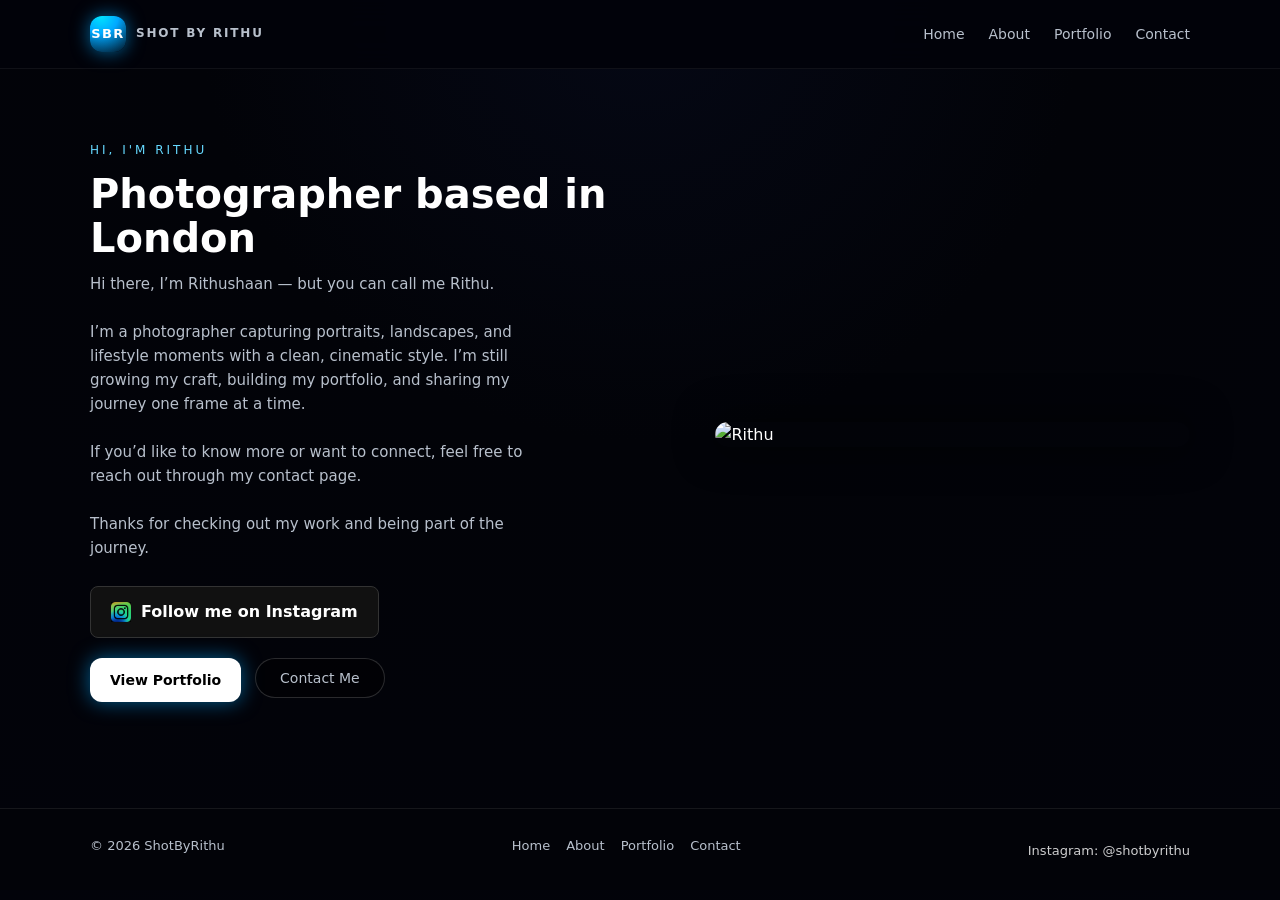
==== index.html @ 68fc0ec5 "Initial upload" ====
<!DOCTYPE html>
<html lang="en">
<head>
  <meta charset="UTF-8">
  <title>ShotByRithu | Home</title>
  <link rel="stylesheet" href="style.css">
</head>

<body>

<header>
  <div class="container nav">
    <div class="logo">
      <div class="logo-mark">SBR</div>
      <div class="logo-text">SHOT BY RITHU</div>
    </div>

    <nav class="nav-links">
      <a href="/index.html">Home</a>
      <a href="/about.html">About</a>
      <a href="/portfolio/index.html">Portfolio</a>
      <a href="/contact.html">Contact</a>
    </nav>
  </div>
</header>

<section class="hero">
  <div class="container hero-inner">

    <!-- LEFT SIDE -->
    <div class="hero-left fade-in">
      <div class="hero-kicker">HI, I'M RITHU</div>

      <h1 class="hero-title">
        Photographer based in London
      </h1>

      <p class="hero-subtitle fade-in-delay">
        Hi there, I’m Rithushaan — but you can call me Rithu.<br><br>
        I’m a photographer capturing portraits, landscapes, and lifestyle moments with a clean, cinematic style. 
        I’m still growing my craft, building my portfolio, and sharing my journey one frame at a time.<br><br>
        If you’d like to know more or want to connect, feel free to reach out through my contact page.<br><br>
        Thanks for checking out my work and being part of the journey.
      </p>

      <!-- INSTAGRAM BUTTON -->
      <div class="fade-in-delay" style="margin: 20px 0;">
        <a href="https://instagram.com/shotbyrithu" target="_blank" class="instagram-btn">
          <img src="Images/instagram-icon.jpg" alt="Instagram" class="ig-icon">
          Follow me on Instagram
        </a>
      </div>

      <!-- MAIN BUTTONS -->
      <div class="hero-buttons fade-in-slow">
        <a href="/portfolio/index.html"><button class="btn-primary">View Portfolio</button></a>
        <a href="/contact.html"><button class="btn-ghost">Contact Me</button></a>
      </div>
    </div>

    <!-- RIGHT SIDE (YOUR PHOTO) -->
    <div class="hero-right fade-in-slow">
      <img src="Images/me.jpg" alt="Rithu" style="border-radius: 20px; box-shadow: 0 0 40px rgba(0,0,0,0.7);">
    </div>

  </div>
</section>

<footer>
  <div class="container footer-inner">
    <div>© 2026 ShotByRithu</div>

    <div class="footer-links">
      <a href="/index.html">Home</a>
      <a href="/about.html">About</a>
      <a href="/portfolio/index.html">Portfolio</a>
      <a href="/contact.html">Contact</a>
    </div>

    <!-- FOOTER INSTAGRAM LINK -->
    <div style="margin-top: 10px;">
      <a href="https://instagram.com/shotbyrithu" target="_blank" style="color: #fff; opacity: 0.8;">
        Instagram: @shotbyrithu
      </a>
    </div>
  </div>
</footer>

</body>
</html>
---- style.css ----
:root {
  --bg-main: #02030A;
  --bg-section: #050814;
  --text-main: #FFFFFF;
  --text-muted: #B8C0CC;
  --accent: #00A8FF;
  --accent-soft: #00E5FF;
  --accent-soft2: #66D9FF;
  --border-subtle: rgba(255, 255, 255, 0.08);
}

/* RESET + BASE */
* {
  margin: 0;
  padding: 0;
  box-sizing: border-box;
  font-family: 'Inter', system-ui, -apple-system, BlinkMacSystemFont, sans-serif;
}

body {
  background: radial-gradient(circle at top, #050815 0, #020308 40%, var(--bg-main) 100%);
  color: var(--text-main);
  line-height: 1.6;
  min-height: 100vh;
  position: relative;
  overflow-x: hidden;
}

a {
  color: inherit;
  text-decoration: none;
}

img {
  max-width: 100%;
  display: block;
}

.container {
  width: 90%;
  max-width: 1100px;
  margin: 0 auto;
}

/* BACKGROUND GLOWS */
.bg-glow {
  position: fixed;
  pointer-events: none;
  z-index: -1;
  filter: blur(40px);
  opacity: 0.6;
}

.bg-glow-top {
  width: 420px;
  height: 420px;
  top: -120px;
  right: -80px;
  background: radial-gradient(circle, rgba(0, 229, 255, 0.5), transparent 70%);
}

.bg-glow-bottom {
  width: 380px;
  height: 380px;
  bottom: -140px;
  left: -60px;
  background: radial-gradient(circle, rgba(0, 168, 255, 0.4), transparent 70%);
}

/* NAVBAR */
header {
  position: sticky;
  top: 0;
  z-index: 20;
  background: rgba(2, 3, 10, 0.92);
  backdrop-filter: blur(18px);
  border-bottom: 1px solid rgba(255, 255, 255, 0.06);
}

.nav {
  display: flex;
  align-items: center;
  justify-content: space-between;
  padding: 16px 0;
}

.logo {
  display: flex;
  align-items: center;
  gap: 10px;
}

.logo-mark {
  width: 36px;
  height: 36px;
  border-radius: 12px;
  background: radial-gradient(circle at 30% 0, var(--accent-soft) 0, var(--accent) 40%, #02101f 100%);
  display: flex;
  align-items: center;
  justify-content: center;
  font-weight: 700;
  font-size: 13px;
  letter-spacing: 1.4px;
  box-shadow: 0 0 18px rgba(0, 168, 255, 0.6);
}

.logo-text {
  font-weight: 600;
  letter-spacing: 1.8px;
  font-size: 12px;
  text-transform: uppercase;
  color: var(--text-muted);
}

.nav-links {
  display: flex;
  gap: 24px;
  font-size: 14px;
}

.nav-links a {
  position: relative;
  color: var(--text-muted);
  transition: color 0.15s ease;
}

.nav-links a::after {
  content: "";
  position: absolute;
  left: 0;
  bottom: -4px;
  width: 0;
  height: 2px;
  background: linear-gradient(90deg, var(--accent), var(--accent-soft));
  transition: width 0.2s ease;
}

.nav-links a:hover {
  color: var(--accent-soft);
}

.nav-links a:hover::after {
  width: 100%;
}

/* HERO */
.hero {
  min-height: 80vh;
  display: flex;
  align-items: center;
  padding: 72px 0 80px;
}

.hero-inner {
  display: grid;
  grid-template-columns: minmax(0, 1.2fr) minmax(0, 1fr);
  gap: 56px;
  align-items: center;
}

.hero-kicker {
  font-size: 12px;
  letter-spacing: 3px;
  text-transform: uppercase;
  color: var(--accent-soft2);
  margin-bottom: 12px;
}

.hero-title {
  font-size: 40px;
  font-weight: 700;
  line-height: 1.1;
  margin-bottom: 12px;
}

.hero-title span {
  background: linear-gradient(120deg, var(--accent-soft), var(--accent));
  -webkit-background-clip: text;
  color: transparent;
}

.hero-subtitle {
  font-size: 15px;
  color: var(--text-muted);
  max-width: 440px;
  margin-bottom: 26px;
}

.hero-buttons {
  display: flex;
  flex-wrap: wrap;
  gap: 14px;
  margin-bottom: 26px;
}

.btn-primary {
  padding: 11px 24px;
  border-radius: 999px;
  border: none;
  cursor: pointer;
  font-size: 14px;
  font-weight: 500;
  background: linear-gradient(135deg, var(--accent), var(--accent-soft));
  color: #020308;
  box-shadow: 0 0 20px rgba(0, 168, 255, 0.55);
  transition: transform 0.15s ease, box-shadow 0.15s ease, filter 0.15s ease;
}

.btn-primary:hover {
  transform: translateY(-1px);
  box-shadow: 0 0 28px rgba(0, 168, 255, 0.8);
  filter: brightness(1.05);
}

.btn-ghost {
  padding: 11px 24px;
  border-radius: 999px;
  border: 1px solid rgba(255, 255, 255, 0.16);
  background: rgba(0, 0, 0, 0.4);
  color: var(--text-muted);
  font-size: 14px;
  cursor: pointer;
  transition: background 0.15s ease, border-color 0.15s ease, color 0.15s ease;
}

.btn-ghost:hover {
  background: rgba(255, 255, 255, 0.06);
  border-color: rgba(255, 255, 255, 0.3);
  color: #ffffff;
}

.btn-full {
  width: 100%;
}

.hero-meta {
  font-size: 13px;
  color: var(--text-muted);
  display: flex;
  flex-wrap: wrap;
  gap: 18px;
}

/* HERO CARD */
.hero-card {
  background: radial-gradient(circle at top, #07101f 0, #020308 45%, #000000 100%);
  border-radius: 20px;
  padding: 22px;
  border: 1px solid rgba(255, 255, 255, 0.08);
  box-shadow: 0 22px 50px rgba(0, 0, 0, 0.85);
  position: relative;
  overflow: hidden;
}

.hero-card-glow {
  position: absolute;
  width: 260px;
  height: 260px;
  background: radial-gradient(circle, rgba(0, 229, 255, 0.4), transparent 70%);
  top: -80px;
  right: -80px;
  opacity: 0.8;
  pointer-events: none;
}

.hero-card-tag {
  font-size: 11px;
  text-transform: uppercase;
  letter-spacing: 2.6px;
  color: var(--accent-soft2);
  margin-bottom: 10px;
}

.hero-card-title {
  font-size: 18px;
  font-weight: 600;
  margin-bottom: 6px;
}

.hero-card-text {
  font-size: 14px;
  color: var(--text-muted);
  margin-bottom: 16px;
}

.hero-chip-row {
  display: flex;
  flex-wrap: wrap;
  gap: 8px;
  margin-bottom: 16px;
}

.chip {
  font-size: 12px;
  padding: 5px 11px;
  border-radius: 999px;
  border: 1px solid rgba(255, 255, 255, 0.16);
  color: var(--text-muted);
  background: rgba(0, 0, 0, 0.5);
}

.hero-card-footer {
  font-size: 12px;
  color: var(--text-muted);
  display: flex;
  justify-content: space-between;
  align-items: center;
}

/* SECTION BASE */
section {
  padding: 72px 0;
}

.section-header {
  margin-bottom: 32px;
}

.section-kicker {
  font-size: 12px;
  letter-spacing: 2.8px;
  text-transform: uppercase;
  color: var(--accent-soft2);
  margin-bottom: 6px;
}

.section-title {
  font-size: 26px;
  font-weight: 600;
  margin-bottom: 6px;
}

.section-subtitle {
  font-size: 15px;
  color: var(--text-muted);
  max-width: 520px;
}

/* ABOUT */
.about {
  background: linear-gradient(180deg, rgba(255, 255, 255, 0.02), transparent);
}

.about-inner {
  display: grid;
  grid-template-columns: minmax(0, 1.2fr) minmax(0, 1fr);
  gap: 40px;
  align-items: center;
}

.about-text p {
  font-size: 15px;
  color: var(--text-muted);
  margin-bottom: 16px;
}

.about-highlight {
  border-left: 2px solid var(--accent);
  padding-left: 14px;
  margin-top: 8px;
  font-size: 14px;
  color: var(--text-muted);
}

.about-meta {
  display: flex;
  flex-wrap: wrap;
  gap: 24px;
  margin-top: 18px;
  font-size: 14px;
  color: var(--text-muted);
}

.about-card {
  border-radius: 18px;
  padding: 22px;
  border: 1px solid rgba(255, 255, 255, 0.08);
  background: radial-gradient(circle at top, #07101f 0, #020308 45%, #000000 100%);
  font-size: 14px;
  color: var(--text-muted);
}

.about-card-title {
  font-size: 15px;
  font-weight: 600;
  margin-bottom: 8px;
}

/* PORTFOLIO */
.portfolio {
  background: var(--bg-section);
}

.filter-row {
  display: flex;
  flex-wrap: wrap;
  gap: 10px;
  margin-bottom: 26px;
  font-size: 13px;
}

.filter-pill {
  padding: 6px 14px;
  border-radius: 999px;
  border: 1px solid rgba(255, 255, 255, 0.16);
  color: var(--text-muted);
  background: rgba(0, 0, 0, 0.4);
}

.filter-pill.active {
  border-color: var(--accent-soft);
  background: rgba(0, 168, 255, 0.16);
  color: var(--accent-soft);
}

.grid {
  display: grid;
  grid-template-columns: repeat(auto-fit, minmax(240px, 1fr));
  gap: 18px;
}

.thumb {
  position: relative;
  border-radius: 16px;
  overflow: hidden;
  background: radial-gradient(circle at top, #1b2735 0, #050509 60%, #000000 100%);
  border: 1px solid rgba(255, 255, 255, 0.08);
  aspect-ratio: 4 / 3;
  display: flex;
  align-items: center;
  justify-content: center;
  color: var(--text-muted);
  font-size: 14px;
  isolation: isolate;
  cursor: pointer;
  transform: translateY(0);
  transition: transform 0.2s ease, box-shadow 0.2s ease, border-color 0.2s ease;
}

/* Placeholder gradient “images” – replace with real images later */
.thumb-1 { background-image: linear-gradient(135deg, #02030a, #0b1b33); }
.thumb-2 { background-image: linear-gradient(135deg, #02030a, #12324a); }
.thumb-3 { background-image: linear-gradient(135deg, #02030a, #1b3b4f); }
.thumb-4 { background-image: linear-gradient(135deg, #02030a, #18263f); }
.thumb-5 { background-image: linear-gradient(135deg, #02030a, #0f2238); }
.thumb-6 { background-image: linear-gradient(135deg, #02030a, #14314a); }

.thumb-overlay {
  position: absolute;
  inset: 0;
  background: radial-gradient(circle at top, rgba(0, 229, 255, 0.18), transparent 60%);
  mix-blend-mode: screen;
  opacity: 0.8;
}

.thumb-label {
  position: absolute;
  left: 14px;
  bottom: 12px;
  font-size: 12px;
  padding: 4px 10px;
  border-radius: 999px;
  background: rgba(0, 0, 0, 0.7);
  border: 1px solid rgba(255, 255, 255, 0.24);
}

.thumb:hover {
  transform: translateY(-4px);
  box-shadow: 0 18px 40px rgba(0, 0, 0, 0.9);
  border-color: rgba(0, 229, 255, 0.6);
}

/* CONTACT */
.contact {
  background: linear-gradient(180deg, var(--bg-section), #020308);
}

.contact-inner {
  display: grid;
  grid-template-columns: minmax(0, 1.1fr) minmax(0, 1fr);
  gap: 40px;
  align-items: flex-start;
}

form {
  display: grid;
  gap: 14px;
}

label {
  font-size: 13px;
  color: var(--text-muted);
  margin-bottom: 3px;
  display: block;
}

input,
textarea {
  width: 100%;
  padding: 10px 11px;
  border-radius: 10px;
  border: 1px solid rgba(255, 255, 255, 0.16);
  background: rgba(0, 0, 0, 0.5);
  color: var(--text-main);
  font-size: 14px;
  outline: none;
  transition: border-color 0.15s ease, box-shadow 0.15s ease, background 0.15s ease;
}

input:focus,
textarea:focus {
  border-color: var(--accent-soft);
  box-shadow: 0 0 0 1px rgba(0, 229, 255, 0.4);
  background: rgba(0, 0, 0, 0.7);
}

textarea {
  min-height: 120px;
  resize: vertical;
}

.contact-info {
  font-size: 14px;
  color: var(--text-muted);
}

.contact-info a {
  color: var(--accent-soft);
}

.contact-list {
  margin-top: 16px;
  font-size: 13px;
}

.contact-list li {
  margin-bottom: 6px;
}

/* CONTACT IMAGE */
.contact-image {
  width: 100%;
  height: 100%;
}

.contact-image img {
  width: 100%;
  height: 100%;
  object-fit: cover;
  border-radius: 14px;
  opacity: 0.9;
  box-shadow: 0 0 40px rgba(0,0,0,0.6);
}

@media (max-width: 768px) {
  .contact-inner {
    grid-template-columns: 1fr;
  }

  .contact-image img {
    max-height: 300px;
  }
}

/* FOOTER */
footer {
  border-top: 1px solid rgba(255, 255, 255, 0.08);
  padding: 22px 0 28px;
  font-size: 13px;
  color: var(--text-muted);
  background: #020308;
}

.footer-inner {
  display: flex;
  justify-content: space-between;
  align-items: center;
  gap: 16px;
  flex-wrap: wrap;
}

.footer-links {
  display: flex;
  gap: 16px;
}

.footer-links a {
  color: var(--text-muted);
  transition: color 0.15s ease;
}

.footer-links a:hover {
  color: var(--accent-soft);
}

/* CATEGORY GRID (Portfolio main) */
.category-grid {
  display: grid;
  grid-template-columns: repeat(auto-fit, minmax(220px, 1fr));
  gap: 18px;
}

.category-card {
  border-radius: 18px;
  padding: 18px;
  border: 1px solid rgba(255, 255, 255, 0.12);
  background: radial-gradient(circle at top, #07101f 0, #020308 45%, #000000 100%);
  color: var(--text-muted);
  font-size: 14px;
  transition: transform 0.2s ease, box-shadow 0.2s ease, border-color 0.2s ease;
}

.category-card:hover {
  transform: translateY(-4px);
  box-shadow: 0 18px 40px rgba(0, 0, 0, 0.9);
  border-color: rgba(0, 229, 255, 0.6);
}

.category-label {
  font-size: 15px;
  font-weight: 600;
  margin-bottom: 6px;
  color: #ffffff;
}

/* ALBUM GRID (inside each category) */
.album-grid {
  display: grid;
  grid-template-columns: repeat(auto-fit, minmax(220px, 1fr));
  gap: 18px;
}

.album-card {
  border-radius: 16px;
  padding: 16px;
  border: 1px solid rgba(255, 255, 255, 0.12);
  background: radial-gradient(circle at top, #050815 0, #020308 45%, #000000 100%);
  color: var(--text-muted);
  font-size: 14px;
  transition: transform 0.2s ease, box-shadow 0.2s ease, border-color 0.2s ease;
}

.album-card:hover {
  transform: translateY(-4px);
  box-shadow: 0 18px 40px rgba(0, 0, 0, 0.9);
  border-color: rgba(0, 229, 255, 0.6);
}

.album-title {
  font-size: 15px;
  font-weight: 600;
  margin-bottom: 6px;
  color: #ffffff;
}

/* PREMIUM MASONRY ALBUM LAYOUT */
.album-gallery {
  column-count: 3;
  column-gap: 18px;
  padding: 10px 0;
}

.album-photo {
  break-inside: avoid;
  margin-bottom: 18px;
  border-radius: 14px;
  overflow: hidden;
  border: 1px solid rgba(255, 255, 255, 0.12);
  background: #020308;
  transition: transform 0.3s ease, box-shadow 0.3s ease;
}

.album-photo img {
  width: 100%;
  height: auto;
  display: block;
  border-radius: 14px;
  object-fit: cover;
}

/* ALBUM CARD */
.album-card {
  display: flex;
  flex-direction: column;
  background: #0a0a0f;
  border-radius: 14px;
  overflow: hidden;
  border: 1px solid rgba(255, 255, 255, 0.12);
  text-decoration: none;
  color: #fff;
  transition: transform 0.3s ease, box-shadow 0.3s ease;
  margin-bottom: 20px;
}

.album-card:hover {
  transform: translateY(-4px);
  box-shadow: 0 0 25px rgba(0, 150, 255, 0.25);
}

.album-thumb {
  width: 100%;
  height: auto;
  object-fit: cover;
  display: block;
}

.album-info {
  padding: 16px;
}

.album-title {
  font-size: 18px;
  font-weight: 600;
  margin-bottom: 4px;
}

.album-info p {
  margin: 0;
  opacity: 0.7;
  font-size: 14px;
}

/* Hover effect */
.album-photo:hover {
  transform: translateY(-4px);
  box-shadow: 0 0 25px rgba(0, 150, 255, 0.25);
}

/* MOBILE FIX */
@media (max-width: 768px) {
  .album-gallery {
    column-count: 1;
  }
}

/* FULLSCREEN LIGHTBOX */
.lightbox {
  position: fixed;
  top: 0;
  left: 0;
  width: 100%;
  height: 100%;
  background: rgba(0,0,0,0.85);
  display: none;
  justify-content: center;
  align-items: center;
  z-index: 9999;
}

/* FIX: IMAGE MUST BE BELOW ARROWS */
.lightbox img {
  max-width: 90%;
  max-height: 90%;
  border-radius: 12px;
  box-shadow: 0 0 30px rgba(0,0,0,0.6);
  animation: fadeIn 0.25s ease;
  position: relative;
  z-index: 9000; /* <-- IMPORTANT */
}

@keyframes fadeIn {
  from { opacity: 0; transform: scale(0.95); }
  to { opacity: 1; transform: scale(1); }
}

/* FIXED + BIGGER ARROWS */
.lightbox-arrow {
  position: absolute;
  top: 50%;
  transform: translateY(-50%);
  font-size: 80px;        /* BIGGER ARROWS */
  color: white;
  cursor: pointer;
  padding: 40px;          /* HUGE CLICK AREA */
  user-select: none;
  opacity: 0.9;
  z-index: 10000;         /* ALWAYS ON TOP */
  transition: 0.2s ease;
}

.lightbox-arrow:hover {
  opacity: 1;
  transform: translateY(-50%) scale(1.15);
}

.lightbox-arrow.left {
  left: 20px;
}

.lightbox-arrow.right {
  right: 20px;
}

/* OPTIONAL: ZOOM ICON */
.zoom-icon {
  position: absolute;
  bottom: 30px;
  right: 30px;
  font-size: 45px;
  color: white;
  opacity: 0.85;
  cursor: pointer;
  z-index: 10000;
}

/* ZOOMED IMAGE */
.lightbox img.zoomed {
  transform: scale(1.6);
  cursor: grab;
}

/* ANIMATIONS */
.fade-in {
  opacity: 0;
  animation: fadeIn 0.7s ease forwards;
}

.slide-up {
  opacity: 0;
  transform: translateY(12px);
  animation: slideUp 0.7s ease forwards;
}

.slide-up-delayed {
  opacity: 0;
  transform: translateY(14px);
  animation: slideUp 0.7s ease 0.15s forwards;
}

.zoom-in {
  opacity: 0;
  transform: scale(0.98);
  animation: zoomIn 0.6s ease forwards;
}

@keyframes fadeIn {
  to {
    opacity: 1;
  }
}

@keyframes slideUp {
  to {
    opacity: 1;
    transform: translateY(0);
  }
}

@keyframes zoomIn {
  to {
    opacity: 1;
    transform: scale(1);
  }
}

/* RESPONSIVE */
@media (max-width: 900px) {
  .hero-inner,
  .about-inner,
  .contact-inner {
    grid-template-columns: 1fr;
  }

  .hero {
    padding-top: 56px;
  }

  .hero-right {
    order: -1;
  }
}

@media (max-width: 720px) {
  .nav-links {
    display: none;
  }

  .hero-title {
    font-size: 32px;
  }

  section {
    padding: 56px 0;
  }

  .grid {
    grid-template-columns: 1fr;
  }
}

/* Fade-in animation */
.fade-in {
  opacity: 0;
  transform: translateY(20px);
  animation: fadeInUp 1.2s ease-out forwards;
}

.fade-in-delay {
  opacity: 0;
  transform: translateY(20px);
  animation: fadeInUp 1.2s ease-out forwards;
  animation-delay: 0.4s;
}

.fade-in-slow {
  opacity: 0;
  transform: translateY(20px);
  animation: fadeInUp 1.6s ease-out forwards;
  animation-delay: 0.8s;
}

@keyframes fadeInUp {
  from {
    opacity: 0;
    transform: translateY(20px);
  }
  to {
    opacity: 1;
    transform: translateY(0);
  }
}

.instagram-btn {
  display: inline-flex;
  align-items: center;
  gap: 10px;
  padding: 12px 20px;
  background: #111;
  border: 1px solid #333;
  border-radius: 8px;
  color: #fff;
  font-weight: 600;
  text-decoration: none;
  transition: 0.3s ease;
}

.instagram-btn:hover {
  background: #222;
  border-color: #555;
}

.ig-icon {
  width: 20px;
  height: 20px;
  filter: invert(1);
}

/* CONTACT PAGE — MATCH HOME + ABOUT STYLE */

.contact {
  padding: 80px 0;
}

.contact-inner {
  background: #0b0b0b;
  padding: 40px 50px;
  border-radius: 20px;
  box-shadow: 0 0 40px rgba(0,0,0,0.6);
  border: 1px solid #1a1a1a;
}

.contact-inner h2.section-title {
  font-size: 32px;
  margin-bottom: 10px;
  color: #fff;
}

.contact-inner .section-subtitle {
  color: #ccc;
  font-size: 15px;
}

/* LABELS */
.contact-inner form label {
  display: block;
  margin-top: 22px;
  font-weight: 600;
  color: #fff;
  letter-spacing: 0.3px;
}

/* INPUTS + SELECTS + TEXTAREA */
.contact-inner form input,
.contact-inner form select,
.contact-inner form textarea {
  width: 100%;
  padding: 14px;
  margin-top: 8px;
  border-radius: 12px;
  border: 1px solid #333;
  background: #111;
  color: #fff;
  font-size: 15px;
  transition: 0.3s ease;
  box-shadow: inset 0 0 10px rgba(0,0,0,0.4);
}

.contact-inner form input:focus,
.contact-inner form select:focus,
.contact-inner form textarea:focus {
  border-color: #666;
  background: #151515;
  box-shadow: 0 0 10px rgba(255,255,255,0.05);
}

/* TEXTAREA */
.contact-inner form textarea {
  height: 150px;
  resize: none;
}

/* BUTTON */
.btn-full {
  width: 100%;
}

.btn-primary {
  background: #fff;
  color: #000;
  padding: 14px 20px;
  border-radius: 12px;
  border: none;
  font-weight: 700;
  cursor: pointer;
  transition: 0.3s ease;
}

.btn-primary:hover {
  background: #e5e5e5;
}

/* SUCCESS MESSAGE */
#successMessage {
  background: #0f0f0f;
  border: 1px solid #333;
  border-radius: 12px;
  box-shadow: 0 0 30px rgba(0,0,0,0.5);
}
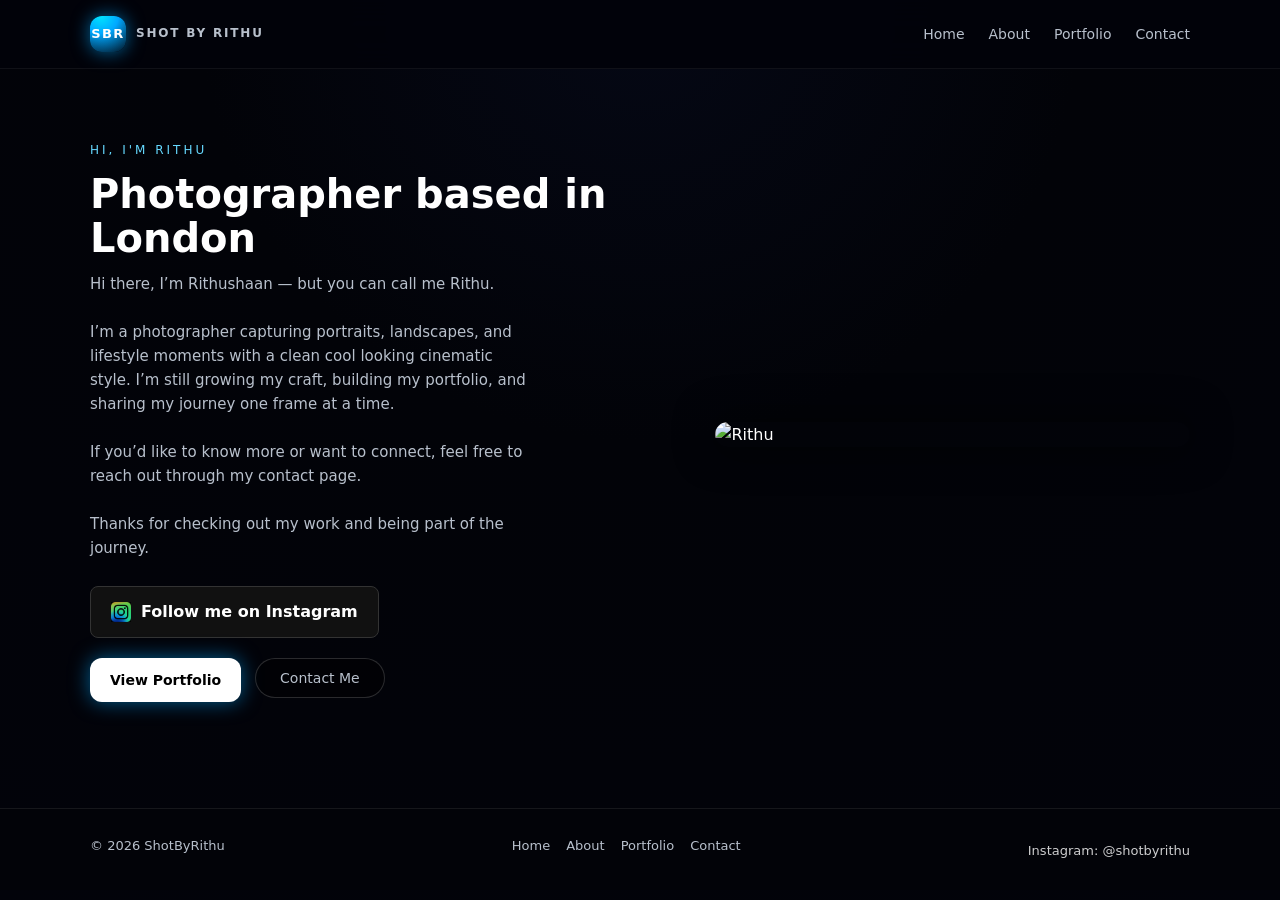
==== commit f0a969f3: "updated home page 1" ====
--- a/index.html
+++ b/index.html
@@ -37,7 +37,7 @@
 
       <p class="hero-subtitle fade-in-delay">
         Hi there, I’m Rithushaan — but you can call me Rithu.<br><br>
-        I’m a photographer capturing portraits, landscapes, and lifestyle moments with a clean, cinematic style. 
+        I’m a photographer capturing portraits, landscapes, and lifestyle moments with a clean cool looking cinematic style. 
         I’m still growing my craft, building my portfolio, and sharing my journey one frame at a time.<br><br>
         If you’d like to know more or want to connect, feel free to reach out through my contact page.<br><br>
         Thanks for checking out my work and being part of the journey.
@@ -60,7 +60,7 @@
 
     <!-- RIGHT SIDE (YOUR PHOTO) -->
     <div class="hero-right fade-in-slow">
-      <img src="Images/me.jpg" alt="Rithu" style="border-radius: 20px; box-shadow: 0 0 40px rgba(0,0,0,0.7);">
+      <img src="Images/me.JPG" alt="Rithu" style="border-radius: 20px; box-shadow: 0 0 40px rgba(0,0,0,0.7);">
     </div>
 
   </div>
--- a/style.css
+++ b/style.css
@@ -468,6 +468,16 @@
   transform: translateY(-4px);
   box-shadow: 0 18px 40px rgba(0, 0, 0, 0.9);
   border-color: rgba(0, 229, 255, 0.6);
+}
+
+/* Make portfolio page fill the full screen */
+.portfolio {
+  min-height: calc(100vh - 120px); /* full screen minus header/footer */
+  display: flex;
+  flex-direction: column;
+  justify-content: center;
+  padding-top: 40px;
+  padding-bottom: 40px;
 }
 
 /* CONTACT */
